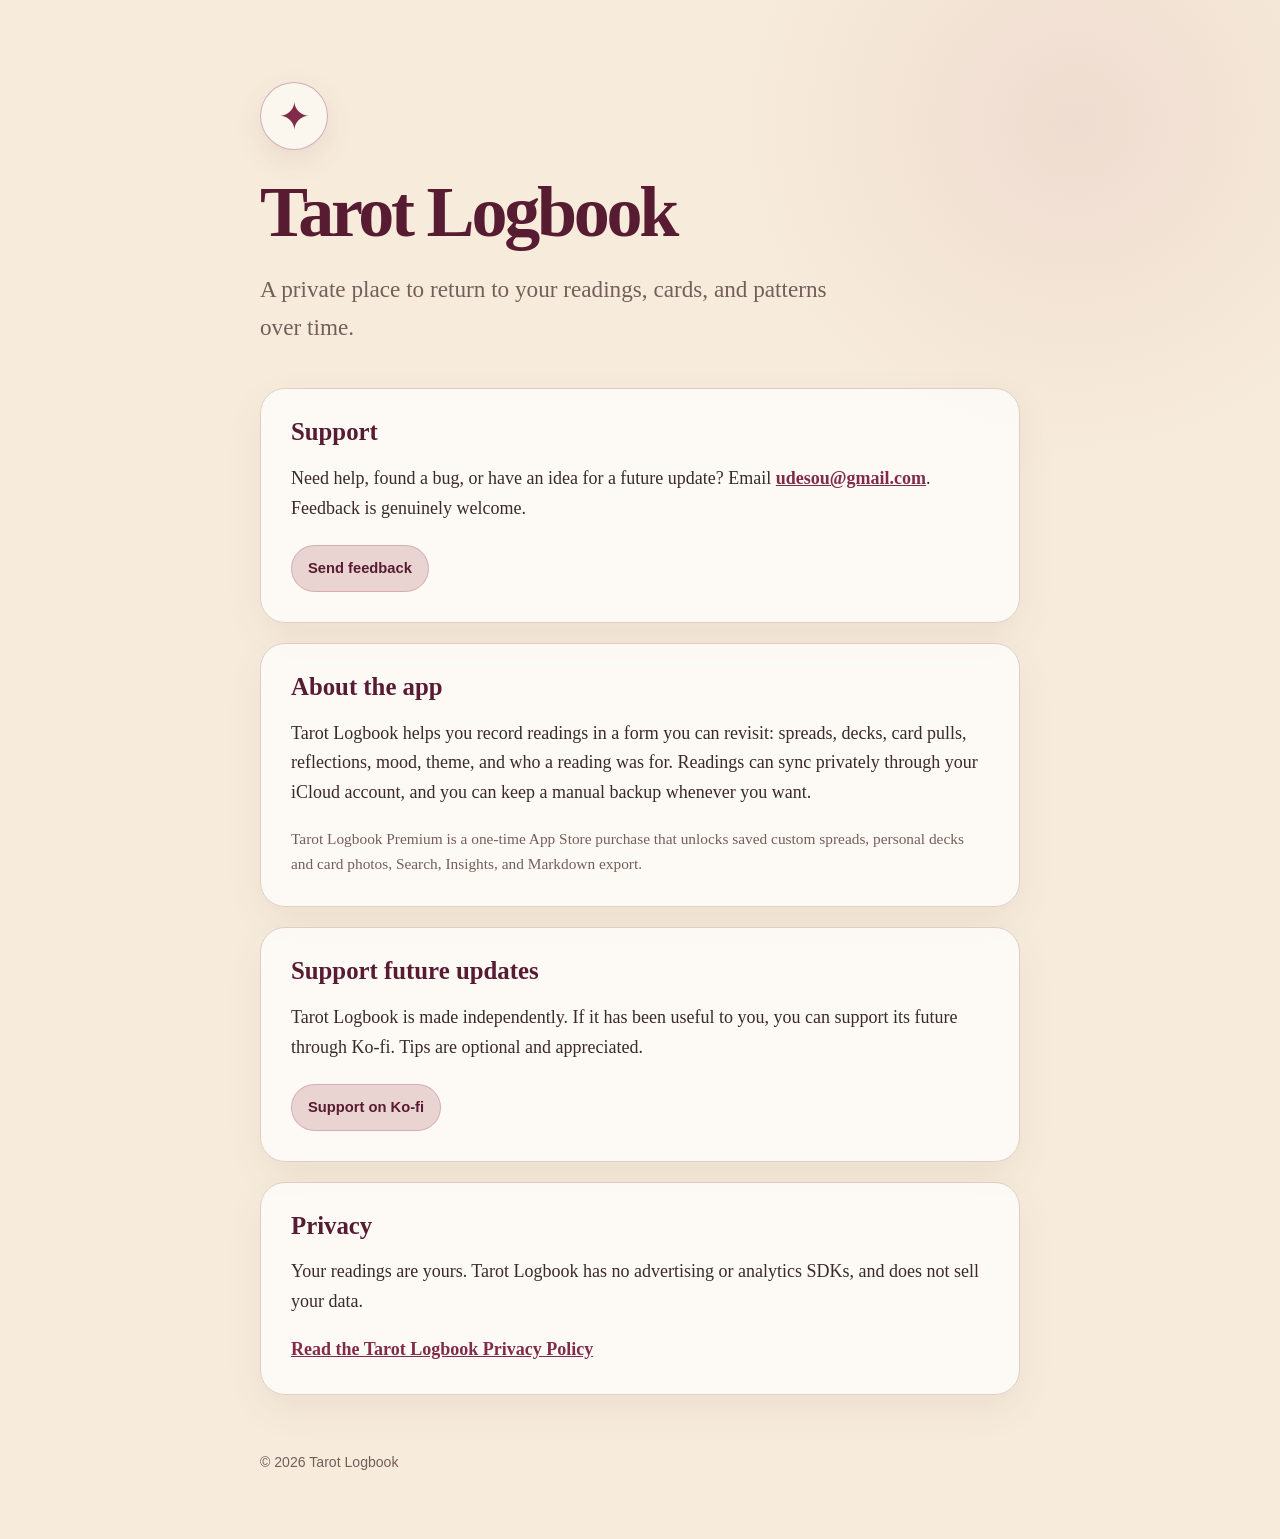
==== index.html @ b9a647b4 "Add Tarot Logbook support and privacy site" ====
<!doctype html>
<html lang="en-AU">
<head>
  <meta charset="utf-8">
  <meta name="viewport" content="width=device-width, initial-scale=1">
  <meta name="description" content="Support for Tarot Logbook, a private record for tarot readings, cards, and recurring patterns.">
  <title>Tarot Logbook Support</title>
  <style>
    :root { color-scheme: light; --ink: #3a2a28; --paper: #f7ecdc; --wine: #812b4a; --wine-deep: #571b32; --rose: #ead4d1; --line: #dfcfc3; }
    * { box-sizing: border-box; }
    body { margin: 0; background: radial-gradient(circle at 84% 8%, #efdcd0 0, transparent 22rem), var(--paper); color: var(--ink); font: 18px/1.65 Georgia, "Times New Roman", serif; }
    main { width: min(760px, calc(100% - 40px)); margin: 0 auto; padding: 82px 0 64px; }
    .mark { width: 68px; height: 68px; display: grid; place-items: center; margin-bottom: 24px; border: 1px solid rgba(129, 43, 74, .35); border-radius: 50%; color: var(--wine); background: rgba(255,255,255,.5); font: 39px/1 Georgia, serif; box-shadow: 0 10px 30px rgba(89, 38, 42, .09); }
    h1, h2 { color: var(--wine-deep); line-height: 1.08; }
    h1 { margin: 0; font-size: clamp(2.5rem, 8vw, 4.5rem); letter-spacing: -.045em; }
    h2 { margin: 0 0 12px; font-size: 1.55rem; }
    .tagline { max-width: 580px; margin: 18px 0 42px; color: #745e5a; font-size: clamp(1.18rem, 3vw, 1.45rem); }
    .card { margin: 20px 0; padding: 30px; background: rgba(255,255,255,.74); border: 1px solid var(--line); border-radius: 25px; box-shadow: 0 14px 38px rgba(89, 38, 42, .07); }
    .card p:last-child { margin-bottom: 0; }
    .button { display: inline-block; margin: 4px 8px 0 0; padding: 10px 16px; border: 1px solid rgba(129,43,74,.22); border-radius: 999px; color: var(--wine-deep); background: var(--rose); font-family: -apple-system, BlinkMacSystemFont, "Segoe UI", sans-serif; font-size: .92rem; font-weight: 700; text-decoration: none; }
    a { color: var(--wine); font-weight: 700; }
    .small { color: #745e5a; font-size: .96rem; }
    footer { margin-top: 56px; color: #745e5a; font-family: -apple-system, BlinkMacSystemFont, "Segoe UI", sans-serif; font-size: .88rem; }
  </style>
</head>
<body>
  <main>
    <div class="mark" aria-hidden="true">✦</div>
    <h1>Tarot Logbook</h1>
    <p class="tagline">A private place to return to your readings, cards, and patterns over time.</p>
    <section class="card"><h2>Support</h2><p>Need help, found a bug, or have an idea for a future update? Email <a href="mailto:udesou@gmail.com?subject=Tarot%20Logbook%20feedback">udesou@gmail.com</a>. Feedback is genuinely welcome.</p><a class="button" href="mailto:udesou@gmail.com?subject=Tarot%20Logbook%20feedback">Send feedback</a></section>
    <section class="card"><h2>About the app</h2><p>Tarot Logbook helps you record readings in a form you can revisit: spreads, decks, card pulls, reflections, mood, theme, and who a reading was for. Readings can sync privately through your iCloud account, and you can keep a manual backup whenever you want.</p><p class="small">Tarot Logbook Premium is a one-time App Store purchase that unlocks saved custom spreads, personal decks and card photos, Search, Insights, and Markdown export.</p></section>
    <section class="card"><h2>Support future updates</h2><p>Tarot Logbook is made independently. If it has been useful to you, you can support its future through Ko-fi. Tips are optional and appreciated.</p><a class="button" href="https://ko-fi.com/tarot_logbook">Support on Ko-fi</a></section>
    <section class="card"><h2>Privacy</h2><p>Your readings are yours. Tarot Logbook has no advertising or analytics SDKs, and does not sell your data.</p><p><a href="privacy.html">Read the Tarot Logbook Privacy Policy</a></p></section>
    <footer>© 2026 Tarot Logbook</footer>
  </main>
</body>
</html>
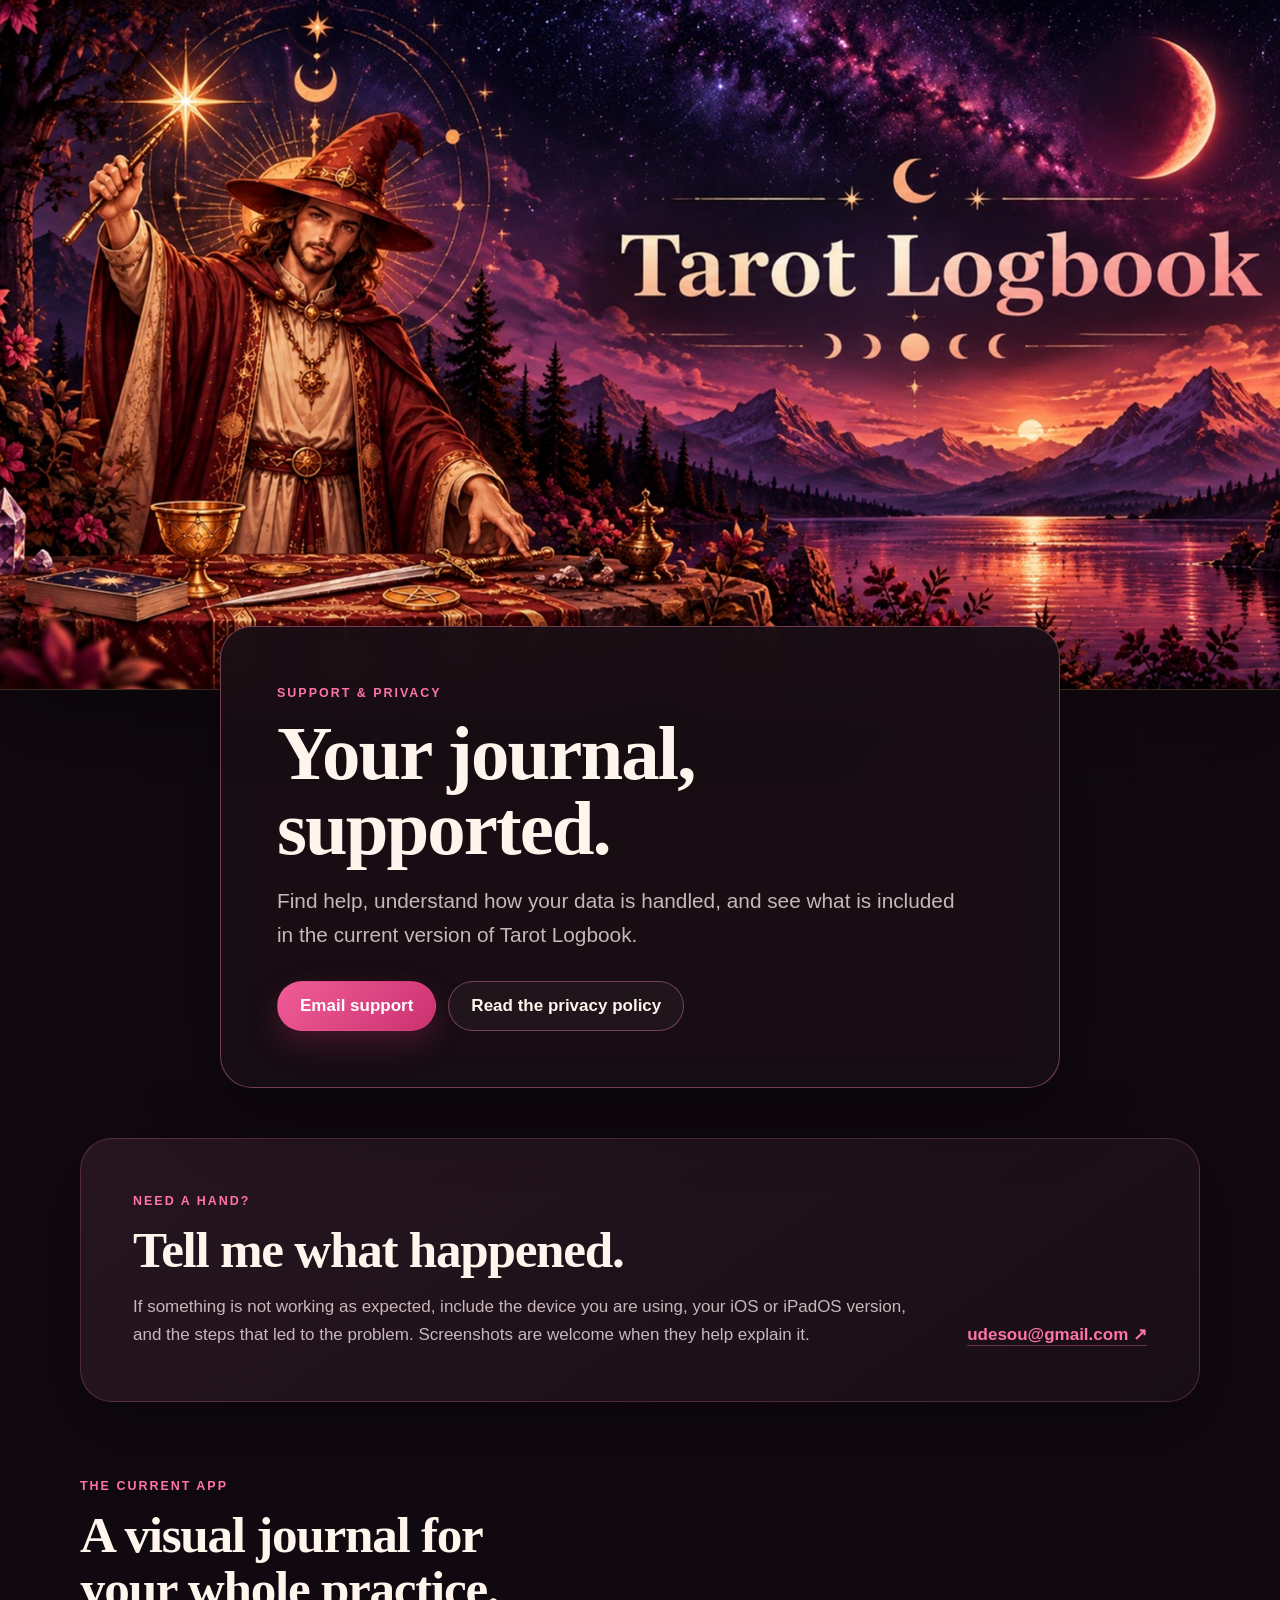
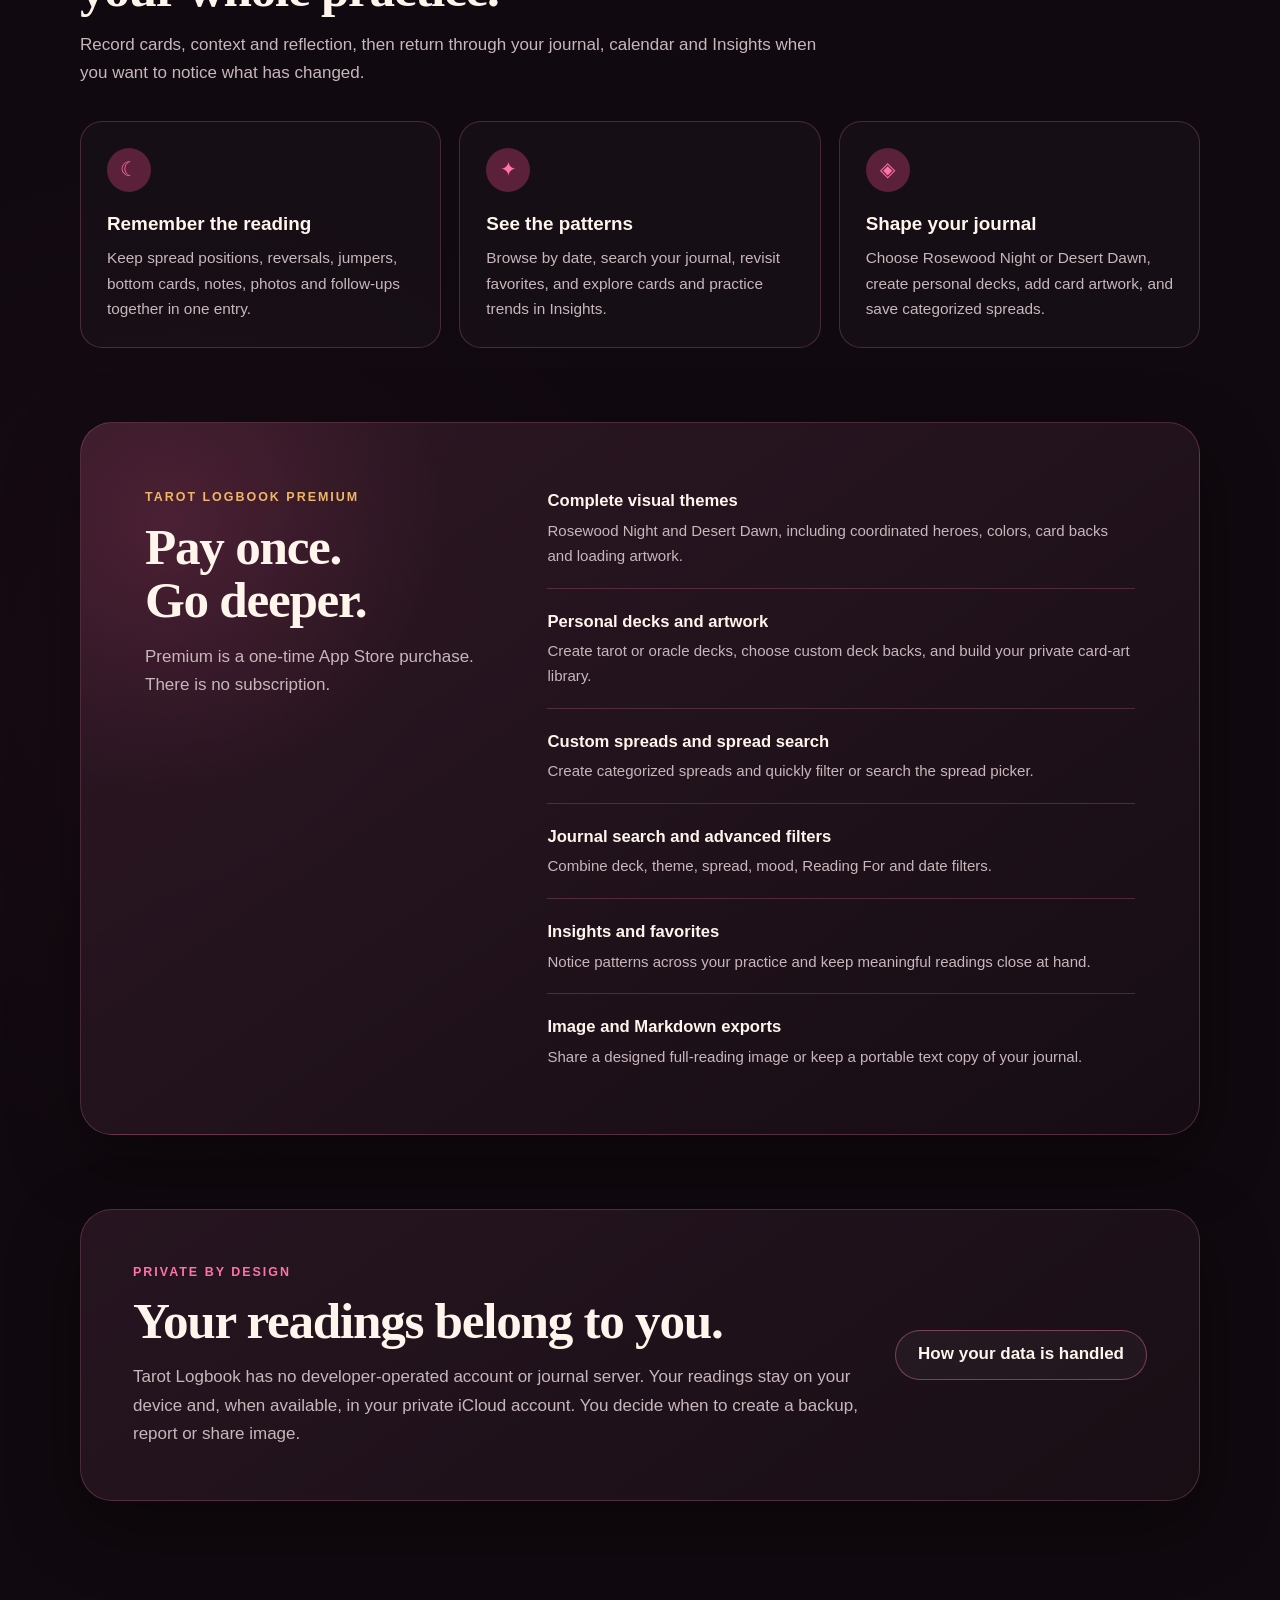
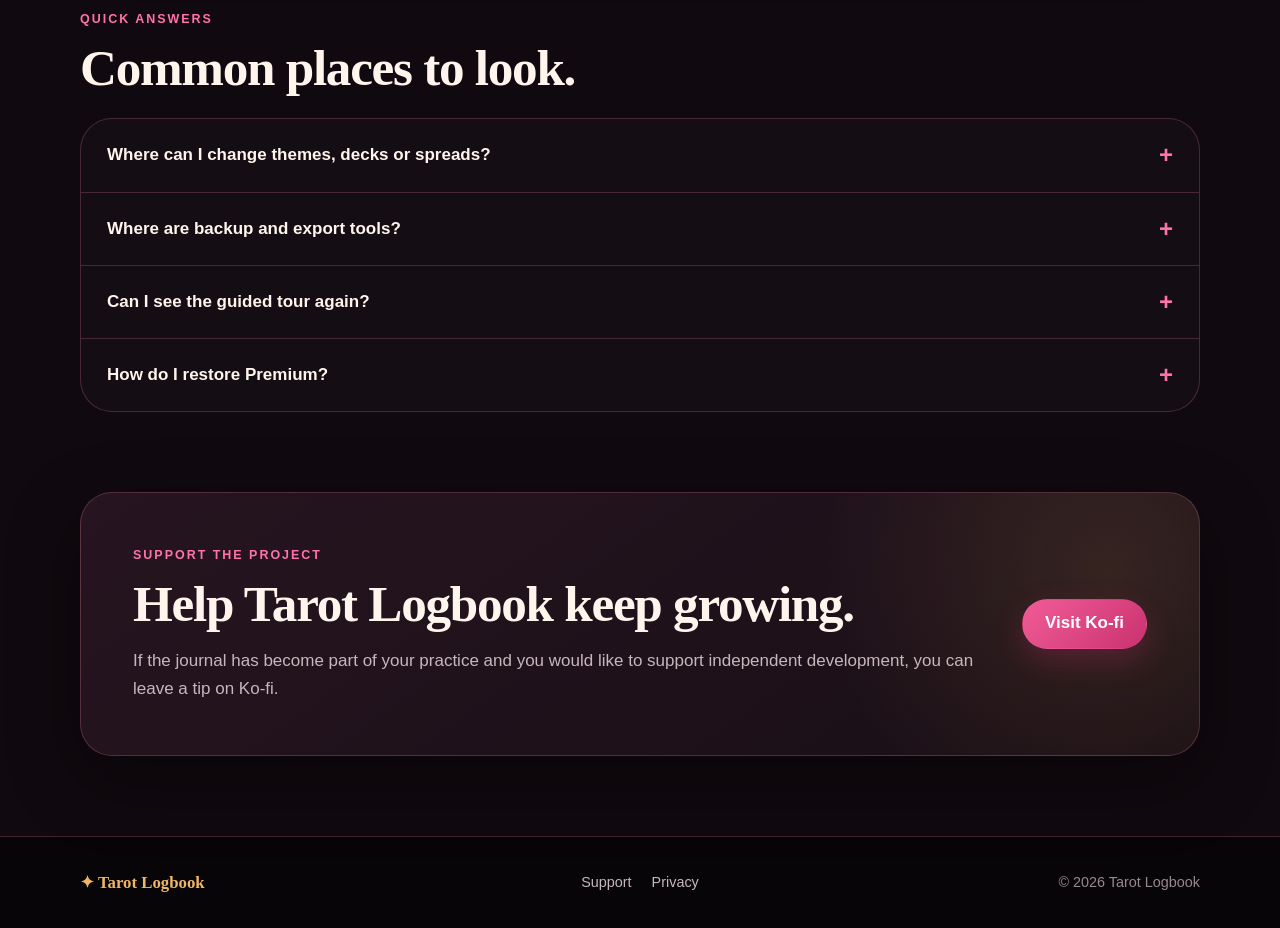
==== commit 8f05dd75: "Refresh support site for Rosewood release" ====
--- a/index.html
+++ b/index.html
@@ -1,38 +1,147 @@
 <!doctype html>
-<html lang="en-AU">
+<html lang="en">
 <head>
   <meta charset="utf-8">
   <meta name="viewport" content="width=device-width, initial-scale=1">
-  <meta name="description" content="Support for Tarot Logbook, a private record for tarot readings, cards, and recurring patterns.">
+  <meta name="theme-color" content="#10090f">
+  <meta name="description" content="Support, privacy information, and current features for Tarot Logbook, a private tarot journal for iPhone and iPad.">
+  <meta property="og:title" content="Tarot Logbook Support">
+  <meta property="og:description" content="Help for your journal, current features, and clear information about how your reading data is handled.">
+  <meta property="og:image" content="https://udesou.info/tarot-logbook-support/assets/tarot-logbook-header.jpg">
+  <meta property="og:type" content="website">
   <title>Tarot Logbook Support</title>
-  <style>
-    :root { color-scheme: light; --ink: #3a2a28; --paper: #f7ecdc; --wine: #812b4a; --wine-deep: #571b32; --rose: #ead4d1; --line: #dfcfc3; }
-    * { box-sizing: border-box; }
-    body { margin: 0; background: radial-gradient(circle at 84% 8%, #efdcd0 0, transparent 22rem), var(--paper); color: var(--ink); font: 18px/1.65 Georgia, "Times New Roman", serif; }
-    main { width: min(760px, calc(100% - 40px)); margin: 0 auto; padding: 82px 0 64px; }
-    .mark { width: 68px; height: 68px; display: grid; place-items: center; margin-bottom: 24px; border: 1px solid rgba(129, 43, 74, .35); border-radius: 50%; color: var(--wine); background: rgba(255,255,255,.5); font: 39px/1 Georgia, serif; box-shadow: 0 10px 30px rgba(89, 38, 42, .09); }
-    h1, h2 { color: var(--wine-deep); line-height: 1.08; }
-    h1 { margin: 0; font-size: clamp(2.5rem, 8vw, 4.5rem); letter-spacing: -.045em; }
-    h2 { margin: 0 0 12px; font-size: 1.55rem; }
-    .tagline { max-width: 580px; margin: 18px 0 42px; color: #745e5a; font-size: clamp(1.18rem, 3vw, 1.45rem); }
-    .card { margin: 20px 0; padding: 30px; background: rgba(255,255,255,.74); border: 1px solid var(--line); border-radius: 25px; box-shadow: 0 14px 38px rgba(89, 38, 42, .07); }
-    .card p:last-child { margin-bottom: 0; }
-    .button { display: inline-block; margin: 4px 8px 0 0; padding: 10px 16px; border: 1px solid rgba(129,43,74,.22); border-radius: 999px; color: var(--wine-deep); background: var(--rose); font-family: -apple-system, BlinkMacSystemFont, "Segoe UI", sans-serif; font-size: .92rem; font-weight: 700; text-decoration: none; }
-    a { color: var(--wine); font-weight: 700; }
-    .small { color: #745e5a; font-size: .96rem; }
-    footer { margin-top: 56px; color: #745e5a; font-family: -apple-system, BlinkMacSystemFont, "Segoe UI", sans-serif; font-size: .88rem; }
-  </style>
+  <link rel="stylesheet" href="styles.css">
 </head>
 <body>
-  <main>
-    <div class="mark" aria-hidden="true">✦</div>
-    <h1>Tarot Logbook</h1>
-    <p class="tagline">A private place to return to your readings, cards, and patterns over time.</p>
-    <section class="card"><h2>Support</h2><p>Need help, found a bug, or have an idea for a future update? Email <a href="mailto:udesou@gmail.com?subject=Tarot%20Logbook%20feedback">udesou@gmail.com</a>. Feedback is genuinely welcome.</p><a class="button" href="mailto:udesou@gmail.com?subject=Tarot%20Logbook%20feedback">Send feedback</a></section>
-    <section class="card"><h2>About the app</h2><p>Tarot Logbook helps you record readings in a form you can revisit: spreads, decks, card pulls, reflections, mood, theme, and who a reading was for. Readings can sync privately through your iCloud account, and you can keep a manual backup whenever you want.</p><p class="small">Tarot Logbook Premium is a one-time App Store purchase that unlocks saved custom spreads, personal decks and card photos, Search, Insights, and Markdown export.</p></section>
-    <section class="card"><h2>Support future updates</h2><p>Tarot Logbook is made independently. If it has been useful to you, you can support its future through Ko-fi. Tips are optional and appreciated.</p><a class="button" href="https://ko-fi.com/tarot_logbook">Support on Ko-fi</a></section>
-    <section class="card"><h2>Privacy</h2><p>Your readings are yours. Tarot Logbook has no advertising or analytics SDKs, and does not sell your data.</p><p><a href="privacy.html">Read the Tarot Logbook Privacy Policy</a></p></section>
-    <footer>© 2026 Tarot Logbook</footer>
+  <a class="skip-link" href="#main-content">Skip to content</a>
+
+  <header class="site-hero">
+    <img
+      class="site-hero__art"
+      src="assets/tarot-logbook-header.jpg"
+      alt="A tarot reader in a rose-covered mountain landscape beneath a crescent moon and the title Tarot Logbook"
+      width="3840"
+      height="1646"
+      fetchpriority="high"
+    >
+    <div class="page-shell hero-intro">
+      <p class="eyebrow">Support &amp; privacy</p>
+      <h1>Your journal, supported.</h1>
+      <p class="hero-lede">Find help, understand how your data is handled, and see what is included in the current version of Tarot Logbook.</p>
+      <div class="button-row">
+        <a class="button button--primary" href="mailto:udesou@gmail.com?subject=Tarot%20Logbook%20Support">Email support</a>
+        <a class="button button--secondary" href="privacy.html">Read the privacy policy</a>
+      </div>
+    </div>
+  </header>
+
+  <main id="main-content" class="page-shell main-content">
+    <section class="feature-card feature-card--support" aria-labelledby="support-title">
+      <div>
+        <p class="eyebrow">Need a hand?</p>
+        <h2 id="support-title">Tell me what happened.</h2>
+        <p>If something is not working as expected, include the device you are using, your iOS or iPadOS version, and the steps that led to the problem. Screenshots are welcome when they help explain it.</p>
+      </div>
+      <a class="text-link" href="mailto:udesou@gmail.com?subject=Tarot%20Logbook%20Support">udesou@gmail.com <span aria-hidden="true">↗</span></a>
+    </section>
+
+    <section class="section-block" aria-labelledby="about-title">
+      <div class="section-heading">
+        <p class="eyebrow">The current app</p>
+        <h2 id="about-title">A visual journal for your whole practice.</h2>
+        <p>Record cards, context and reflection, then return through your journal, calendar and Insights when you want to notice what has changed.</p>
+      </div>
+
+      <div class="three-column-grid">
+        <article class="mini-card">
+          <span class="mini-card__mark" aria-hidden="true">☾</span>
+          <h3>Remember the reading</h3>
+          <p>Keep spread positions, reversals, jumpers, bottom cards, notes, photos and follow-ups together in one entry.</p>
+        </article>
+        <article class="mini-card">
+          <span class="mini-card__mark" aria-hidden="true">✦</span>
+          <h3>See the patterns</h3>
+          <p>Browse by date, search your journal, revisit favorites, and explore cards and practice trends in Insights.</p>
+        </article>
+        <article class="mini-card">
+          <span class="mini-card__mark" aria-hidden="true">◈</span>
+          <h3>Shape your journal</h3>
+          <p>Choose Rosewood Night or Desert Dawn, create personal decks, add card artwork, and save categorized spreads.</p>
+        </article>
+      </div>
+    </section>
+
+    <section class="premium-panel" aria-labelledby="premium-title">
+      <div class="premium-panel__intro">
+        <p class="eyebrow eyebrow--gold">Tarot Logbook Premium</p>
+        <h2 id="premium-title">Pay once. Go deeper.</h2>
+        <p>Premium is a one-time App Store purchase. There is no subscription.</p>
+      </div>
+      <ul class="premium-list">
+        <li><strong>Complete visual themes</strong><span>Rosewood Night and Desert Dawn, including coordinated heroes, colors, card backs and loading artwork.</span></li>
+        <li><strong>Personal decks and artwork</strong><span>Create tarot or oracle decks, choose custom deck backs, and build your private card-art library.</span></li>
+        <li><strong>Custom spreads and spread search</strong><span>Create categorized spreads and quickly filter or search the spread picker.</span></li>
+        <li><strong>Journal search and advanced filters</strong><span>Combine deck, theme, spread, mood, Reading For and date filters.</span></li>
+        <li><strong>Insights and favorites</strong><span>Notice patterns across your practice and keep meaningful readings close at hand.</span></li>
+        <li><strong>Image and Markdown exports</strong><span>Share a designed full-reading image or keep a portable text copy of your journal.</span></li>
+      </ul>
+    </section>
+
+    <section class="section-block" aria-labelledby="privacy-title">
+      <div class="split-panel">
+        <div>
+          <p class="eyebrow">Private by design</p>
+          <h2 id="privacy-title">Your readings belong to you.</h2>
+          <p>Tarot Logbook has no developer-operated account or journal server. Your readings stay on your device and, when available, in your private iCloud account. You decide when to create a backup, report or share image.</p>
+        </div>
+        <a class="button button--secondary" href="privacy.html">How your data is handled</a>
+      </div>
+    </section>
+
+    <section class="section-block" aria-labelledby="faq-title">
+      <div class="section-heading section-heading--compact">
+        <p class="eyebrow">Quick answers</p>
+        <h2 id="faq-title">Common places to look.</h2>
+      </div>
+      <div class="faq-list">
+        <details>
+          <summary>Where can I change themes, decks or spreads?</summary>
+          <p>Open <strong>More</strong>, choose <strong>Customize Journal</strong>, then select Themes, Decks or Spreads.</p>
+        </details>
+        <details>
+          <summary>Where are backup and export tools?</summary>
+          <p>Open <strong>More</strong>, then <strong>Data &amp; Backup</strong>. You can import or export a backup, replace the journal from a backup, and create a Markdown report.</p>
+        </details>
+        <details>
+          <summary>Can I see the guided tour again?</summary>
+          <p>Yes. Open <strong>More</strong>, choose <strong>Help</strong>, then <strong>Quick Tour</strong>.</p>
+        </details>
+        <details>
+          <summary>How do I restore Premium?</summary>
+          <p>Open <strong>More</strong>, choose <strong>Tarot Logbook Premium</strong>, then use <strong>Restore Purchases</strong>. Make sure the device is signed into the Apple Account used for the original purchase.</p>
+        </details>
+      </div>
+    </section>
+
+    <section class="support-strip" aria-labelledby="support-project-title">
+      <div>
+        <p class="eyebrow">Support the project</p>
+        <h2 id="support-project-title">Help Tarot Logbook keep growing.</h2>
+        <p>If the journal has become part of your practice and you would like to support independent development, you can leave a tip on Ko-fi.</p>
+      </div>
+      <a class="button button--primary" href="https://ko-fi.com/tarot_logbook" rel="noopener noreferrer">Visit Ko-fi</a>
+    </section>
   </main>
+
+  <footer class="site-footer">
+    <div class="page-shell site-footer__inner">
+      <p><span aria-hidden="true">✦</span> Tarot Logbook</p>
+      <nav aria-label="Footer">
+        <a href="mailto:udesou@gmail.com?subject=Tarot%20Logbook%20Support">Support</a>
+        <a href="privacy.html">Privacy</a>
+      </nav>
+      <p class="site-footer__copyright">© 2026 Tarot Logbook</p>
+    </div>
+  </footer>
 </body>
 </html>
--- a/styles.css
+++ b/styles.css
@@ -0,0 +1,685 @@
+:root {
+  color-scheme: dark;
+  --page: #10090f;
+  --page-deep: #080508;
+  --surface: #1b1118;
+  --surface-raised: #24151e;
+  --text: #fff5ec;
+  --muted: #c8b7ba;
+  --quiet: #99878d;
+  --pink: #e4518c;
+  --pink-bright: #ff72aa;
+  --pink-soft: #5b203a;
+  --gold: #efb765;
+  --line: rgba(238, 126, 169, 0.24);
+  --line-strong: rgba(238, 126, 169, 0.42);
+  --shadow: 0 24px 70px rgba(0, 0, 0, 0.34);
+  --radius-lg: 32px;
+  --radius-md: 22px;
+  --serif: Iowan Old Style, Baskerville, Georgia, Times New Roman, serif;
+  --sans: -apple-system, BlinkMacSystemFont, "SF Pro Text", "Segoe UI", sans-serif;
+}
+
+* {
+  box-sizing: border-box;
+}
+
+html {
+  scroll-behavior: smooth;
+}
+
+body {
+  margin: 0;
+  min-width: 320px;
+  background:
+    radial-gradient(circle at 80% 8%, rgba(125, 29, 69, 0.18), transparent 30rem),
+    radial-gradient(circle at 14% 55%, rgba(94, 27, 63, 0.12), transparent 32rem),
+    var(--page);
+  color: var(--text);
+  font-family: var(--sans);
+  font-size: 17px;
+  line-height: 1.65;
+  -webkit-font-smoothing: antialiased;
+}
+
+img {
+  max-width: 100%;
+  display: block;
+}
+
+a {
+  color: inherit;
+}
+
+h1,
+h2,
+h3,
+p {
+  margin-top: 0;
+}
+
+h1,
+h2,
+h3 {
+  text-wrap: balance;
+}
+
+h1,
+h2 {
+  font-family: var(--serif);
+  letter-spacing: -0.025em;
+}
+
+h1 {
+  margin-bottom: 18px;
+  font-size: clamp(2.6rem, 6vw, 5rem);
+  line-height: 0.98;
+}
+
+h2 {
+  margin-bottom: 16px;
+  font-size: clamp(2rem, 4vw, 3.35rem);
+  line-height: 1.04;
+}
+
+h3 {
+  margin-bottom: 10px;
+  font-size: 1.18rem;
+  line-height: 1.25;
+}
+
+p:last-child {
+  margin-bottom: 0;
+}
+
+.skip-link {
+  position: fixed;
+  z-index: 100;
+  top: 12px;
+  left: 12px;
+  padding: 10px 16px;
+  border-radius: 999px;
+  background: var(--text);
+  color: var(--page);
+  font-weight: 700;
+  transform: translateY(-160%);
+  transition: transform 160ms ease;
+}
+
+.skip-link:focus {
+  transform: translateY(0);
+}
+
+.page-shell {
+  width: min(1120px, calc(100% - 40px));
+  margin-inline: auto;
+}
+
+.site-hero {
+  padding-bottom: 50px;
+}
+
+.site-hero__art {
+  width: 100%;
+  max-height: 690px;
+  object-fit: cover;
+  object-position: center;
+  border-bottom: 1px solid rgba(240, 183, 101, 0.2);
+  box-shadow: 0 30px 90px rgba(0, 0, 0, 0.38);
+}
+
+.hero-intro {
+  position: relative;
+  z-index: 1;
+  max-width: 840px;
+  margin-top: -64px;
+  padding: clamp(28px, 5vw, 56px);
+  border: 1px solid var(--line-strong);
+  border-radius: var(--radius-lg);
+  background: rgba(24, 14, 21, 0.94);
+  box-shadow: var(--shadow);
+  backdrop-filter: blur(18px);
+}
+
+.hero-lede {
+  max-width: 680px;
+  margin-bottom: 28px;
+  color: var(--muted);
+  font-size: clamp(1.08rem, 2.1vw, 1.3rem);
+}
+
+.eyebrow {
+  margin-bottom: 12px;
+  color: var(--pink-bright);
+  font-size: 0.78rem;
+  font-weight: 800;
+  letter-spacing: 0.16em;
+  text-transform: uppercase;
+}
+
+.eyebrow--gold {
+  color: var(--gold);
+}
+
+.button-row {
+  display: flex;
+  flex-wrap: wrap;
+  gap: 12px;
+}
+
+.button {
+  display: inline-flex;
+  min-height: 50px;
+  align-items: center;
+  justify-content: center;
+  padding: 12px 22px;
+  border: 1px solid transparent;
+  border-radius: 999px;
+  font-weight: 750;
+  line-height: 1.2;
+  text-align: center;
+  text-decoration: none;
+  transition: transform 160ms ease, border-color 160ms ease, background 160ms ease;
+}
+
+.button:hover {
+  transform: translateY(-2px);
+}
+
+.button:focus-visible,
+.text-link:focus-visible,
+.site-footer a:focus-visible,
+.privacy-nav a:focus-visible,
+.subpage-hero__back:focus-visible,
+summary:focus-visible {
+  outline: 3px solid var(--gold);
+  outline-offset: 4px;
+}
+
+.button--primary {
+  background: linear-gradient(135deg, #f15c97, #ca326f);
+  color: white;
+  box-shadow: 0 12px 30px rgba(209, 48, 112, 0.25);
+}
+
+.button--secondary {
+  border-color: var(--line-strong);
+  background: rgba(255, 255, 255, 0.035);
+  color: var(--text);
+}
+
+.main-content {
+  display: grid;
+  gap: 40px;
+  padding-bottom: 80px;
+}
+
+.feature-card,
+.premium-panel,
+.split-panel,
+.support-strip {
+  border: 1px solid var(--line);
+  border-radius: var(--radius-lg);
+  background: linear-gradient(145deg, rgba(41, 23, 34, 0.9), rgba(25, 15, 22, 0.94));
+  box-shadow: var(--shadow);
+}
+
+.feature-card--support {
+  display: grid;
+  grid-template-columns: minmax(0, 1fr) auto;
+  gap: 40px;
+  align-items: end;
+  padding: clamp(28px, 5vw, 52px);
+}
+
+.feature-card p:not(.eyebrow),
+.section-heading p:not(.eyebrow),
+.premium-panel p:not(.eyebrow),
+.split-panel p:not(.eyebrow),
+.support-strip p:not(.eyebrow) {
+  color: var(--muted);
+}
+
+.text-link {
+  color: var(--pink-bright);
+  font-weight: 750;
+  text-decoration-color: rgba(255, 114, 170, 0.35);
+  text-underline-offset: 5px;
+}
+
+.section-block {
+  padding-block: 34px;
+}
+
+.section-heading {
+  max-width: 760px;
+  margin-bottom: 34px;
+}
+
+.section-heading--compact {
+  margin-bottom: 24px;
+}
+
+.three-column-grid {
+  display: grid;
+  grid-template-columns: repeat(3, minmax(0, 1fr));
+  gap: 18px;
+}
+
+.mini-card {
+  padding: 26px;
+  border: 1px solid var(--line);
+  border-radius: var(--radius-md);
+  background: rgba(255, 255, 255, 0.025);
+}
+
+.mini-card__mark {
+  display: grid;
+  width: 44px;
+  height: 44px;
+  margin-bottom: 20px;
+  place-items: center;
+  border-radius: 50%;
+  background: var(--pink-soft);
+  color: var(--pink-bright);
+  font-size: 1.25rem;
+}
+
+.mini-card p {
+  margin-bottom: 0;
+  color: var(--muted);
+  font-size: 0.96rem;
+}
+
+.premium-panel {
+  display: grid;
+  grid-template-columns: minmax(260px, 0.72fr) minmax(0, 1.28fr);
+  gap: clamp(30px, 6vw, 72px);
+  padding: clamp(30px, 6vw, 64px);
+  background:
+    radial-gradient(circle at 8% 14%, rgba(229, 81, 140, 0.17), transparent 17rem),
+    linear-gradient(145deg, rgba(48, 25, 38, 0.94), rgba(22, 13, 20, 0.98));
+}
+
+.premium-panel__intro {
+  align-self: start;
+  position: sticky;
+  top: 30px;
+}
+
+.premium-list {
+  display: grid;
+  gap: 0;
+  margin: 0;
+  padding: 0;
+  list-style: none;
+}
+
+.premium-list li {
+  display: grid;
+  gap: 4px;
+  padding: 19px 0;
+  border-bottom: 1px solid var(--line);
+}
+
+.premium-list li:first-child {
+  padding-top: 0;
+}
+
+.premium-list li:last-child {
+  padding-bottom: 0;
+  border-bottom: 0;
+}
+
+.premium-list strong {
+  color: var(--text);
+  font-size: 1.04rem;
+}
+
+.premium-list span {
+  color: var(--muted);
+  font-size: 0.94rem;
+}
+
+.split-panel,
+.support-strip {
+  display: grid;
+  grid-template-columns: minmax(0, 1fr) auto;
+  gap: 36px;
+  align-items: center;
+  padding: clamp(28px, 5vw, 52px);
+}
+
+.faq-list {
+  overflow: hidden;
+  border: 1px solid var(--line);
+  border-radius: var(--radius-lg);
+  background: rgba(255, 255, 255, 0.02);
+}
+
+.faq-list details + details {
+  border-top: 1px solid var(--line);
+}
+
+.faq-list summary {
+  position: relative;
+  padding: 22px 58px 22px 26px;
+  cursor: pointer;
+  font-weight: 720;
+  list-style: none;
+}
+
+.faq-list summary::-webkit-details-marker {
+  display: none;
+}
+
+.faq-list summary::after {
+  content: "+";
+  position: absolute;
+  top: 50%;
+  right: 26px;
+  color: var(--pink-bright);
+  font-size: 1.5rem;
+  transform: translateY(-50%);
+}
+
+.faq-list details[open] summary::after {
+  content: "−";
+}
+
+.faq-list details p {
+  max-width: 780px;
+  padding: 0 26px 24px;
+  color: var(--muted);
+}
+
+.support-strip {
+  margin-top: 6px;
+  background:
+    radial-gradient(circle at 92% 30%, rgba(239, 183, 101, 0.12), transparent 18rem),
+    linear-gradient(145deg, rgba(41, 23, 34, 0.9), rgba(25, 15, 22, 0.94));
+}
+
+.site-footer {
+  border-top: 1px solid var(--line);
+  background: var(--page-deep);
+}
+
+.site-footer__inner {
+  display: grid;
+  grid-template-columns: 1fr auto 1fr;
+  gap: 24px;
+  align-items: center;
+  padding-block: 32px;
+  color: var(--quiet);
+  font-size: 0.9rem;
+}
+
+.site-footer__inner p {
+  margin: 0;
+}
+
+.site-footer__inner > p:first-child {
+  color: var(--gold);
+  font-family: var(--serif);
+  font-size: 1.05rem;
+  font-weight: 700;
+}
+
+.site-footer nav {
+  display: flex;
+  gap: 20px;
+}
+
+.site-footer a {
+  color: var(--muted);
+  text-decoration: none;
+}
+
+.site-footer__copyright {
+  justify-self: end;
+}
+
+.subpage-hero {
+  position: relative;
+  min-height: 560px;
+  display: grid;
+  align-items: end;
+  overflow: hidden;
+  border-bottom: 1px solid var(--line);
+  background:
+    linear-gradient(180deg, rgba(8, 5, 8, 0.12), rgba(8, 5, 8, 0.94)),
+    url("assets/tarot-logbook-header.jpg") center / cover no-repeat;
+}
+
+.subpage-hero__back {
+  position: absolute;
+  z-index: 1;
+  top: 24px;
+  left: max(20px, calc((100% - 1120px) / 2));
+  display: inline-flex;
+  min-height: 46px;
+  align-items: center;
+  gap: 6px;
+  padding: 9px 17px;
+  border: 1px solid rgba(255, 255, 255, 0.25);
+  border-radius: 999px;
+  background: rgba(12, 8, 11, 0.65);
+  font-weight: 700;
+  text-decoration: none;
+  backdrop-filter: blur(12px);
+}
+
+.subpage-hero__back span {
+  font-size: 1.6rem;
+  line-height: 0;
+}
+
+.subpage-hero__content {
+  padding-block: 130px 64px;
+}
+
+.subpage-hero__content > p:not(.eyebrow):not(.updated-date) {
+  max-width: 650px;
+  color: #e4d8d8;
+  font-size: 1.14rem;
+}
+
+.updated-date {
+  margin-top: 26px;
+  color: var(--gold);
+  font-size: 0.9rem;
+  font-weight: 700;
+}
+
+.privacy-layout {
+  display: grid;
+  grid-template-columns: 250px minmax(0, 1fr);
+  gap: clamp(40px, 8vw, 90px);
+  padding-block: 70px 90px;
+}
+
+.privacy-nav {
+  align-self: start;
+  position: sticky;
+  top: 24px;
+  display: grid;
+  padding: 24px;
+  border: 1px solid var(--line);
+  border-radius: var(--radius-md);
+  background: rgba(255, 255, 255, 0.025);
+}
+
+.privacy-nav a {
+  padding: 9px 0;
+  color: var(--muted);
+  font-size: 0.92rem;
+  text-decoration: none;
+}
+
+.privacy-nav a:hover {
+  color: var(--pink-bright);
+}
+
+.privacy-article {
+  min-width: 0;
+}
+
+.privacy-article section {
+  scroll-margin-top: 30px;
+  padding: 0 0 38px;
+  border-bottom: 1px solid var(--line);
+}
+
+.privacy-article section + section {
+  padding-top: 38px;
+}
+
+.privacy-article h2 {
+  font-size: clamp(1.65rem, 3vw, 2.35rem);
+}
+
+.privacy-article p,
+.privacy-article li {
+  color: var(--muted);
+}
+
+.privacy-contact {
+  margin-top: 40px;
+  padding: clamp(28px, 5vw, 44px) !important;
+  border: 1px solid var(--line) !important;
+  border-radius: var(--radius-lg);
+  background: linear-gradient(145deg, rgba(41, 23, 34, 0.9), rgba(25, 15, 22, 0.94));
+}
+
+@media (max-width: 820px) {
+  .site-hero__art {
+    min-height: 390px;
+    object-position: 48% center;
+  }
+
+  .hero-intro {
+    margin-top: -38px;
+  }
+
+  .feature-card--support,
+  .split-panel,
+  .support-strip,
+  .premium-panel {
+    grid-template-columns: 1fr;
+  }
+
+  .premium-panel__intro {
+    position: static;
+  }
+
+  .three-column-grid {
+    grid-template-columns: 1fr;
+  }
+
+  .privacy-layout {
+    grid-template-columns: 1fr;
+  }
+
+  .privacy-nav {
+    position: static;
+    grid-template-columns: repeat(2, minmax(0, 1fr));
+    gap: 0 20px;
+  }
+
+  .privacy-nav .eyebrow {
+    grid-column: 1 / -1;
+  }
+}
+
+@media (max-width: 560px) {
+  body {
+    font-size: 16px;
+  }
+
+  .page-shell {
+    width: min(100% - 28px, 1120px);
+  }
+
+  .site-hero {
+    padding-bottom: 28px;
+  }
+
+  .site-hero__art {
+    min-height: 0;
+    height: auto;
+    object-fit: contain;
+    object-position: center;
+  }
+
+  .hero-intro {
+    margin-top: -28px;
+    border-radius: 24px;
+  }
+
+  .button-row,
+  .button {
+    width: 100%;
+  }
+
+  .main-content {
+    gap: 18px;
+    padding-bottom: 54px;
+  }
+
+  .section-block {
+    padding-block: 24px;
+  }
+
+  .feature-card,
+  .premium-panel,
+  .split-panel,
+  .support-strip,
+  .faq-list {
+    border-radius: 24px;
+  }
+
+  .site-footer__inner {
+    grid-template-columns: 1fr;
+    gap: 10px;
+  }
+
+  .site-footer__copyright {
+    justify-self: start;
+  }
+
+  .subpage-hero {
+    min-height: 520px;
+    background-position: 14% center;
+  }
+
+  .subpage-hero__back {
+    top: 16px;
+    left: 14px;
+  }
+
+  .subpage-hero__content {
+    padding-bottom: 42px;
+  }
+
+  .privacy-layout {
+    gap: 46px;
+    padding-block: 42px 64px;
+  }
+
+  .privacy-nav {
+    grid-template-columns: 1fr;
+  }
+}
+
+@media (prefers-reduced-motion: reduce) {
+  html {
+    scroll-behavior: auto;
+  }
+
+  *,
+  *::before,
+  *::after {
+    transition-duration: 0.01ms !important;
+  }
+}
